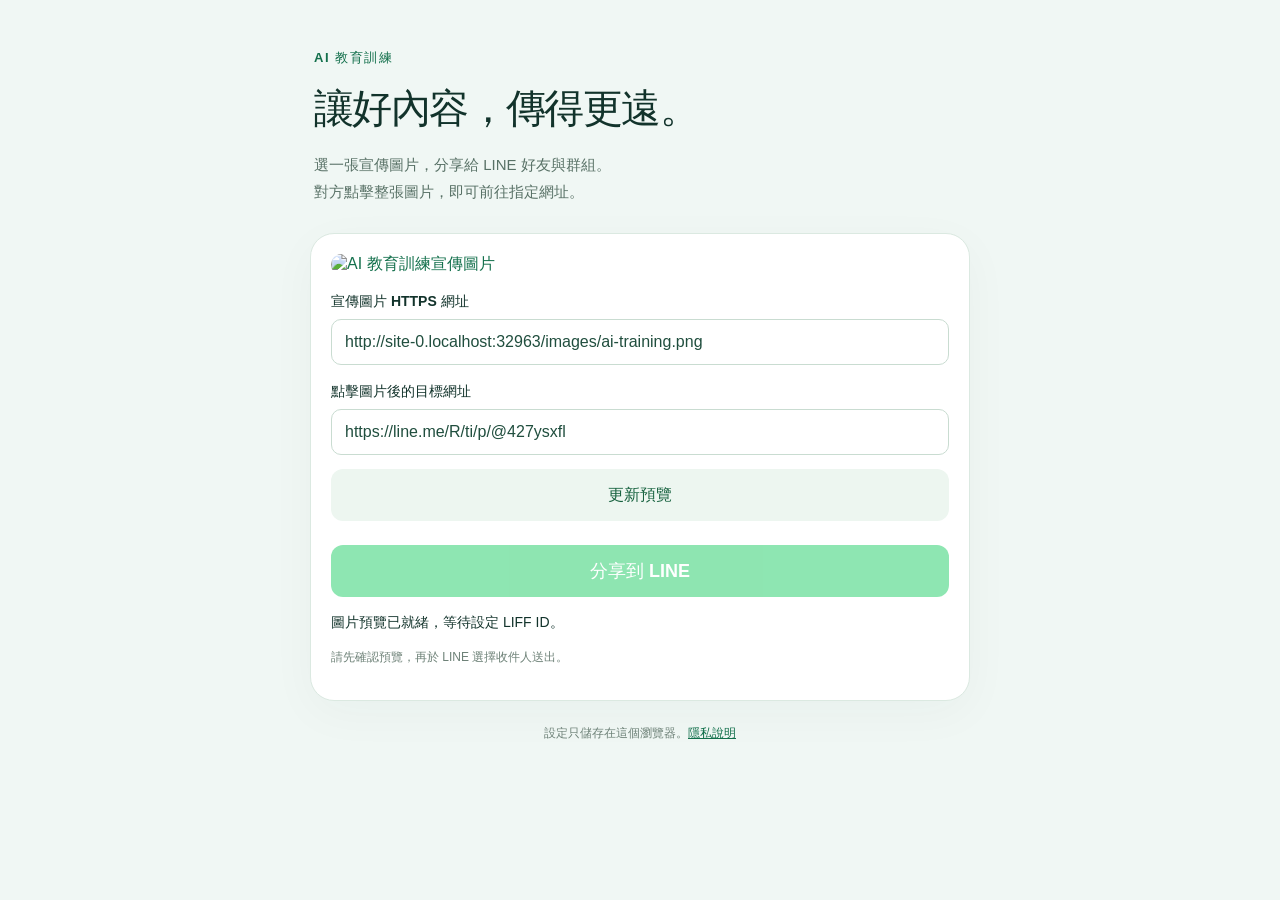
==== index.html @ 1af3e955 "Build image-only LIFF sharing tool" ====
<!doctype html>
<html lang="zh-Hant"><head><meta charset="utf-8"><meta name="viewport" content="width=device-width,initial-scale=1,viewport-fit=cover"><meta name="referrer" content="no-referrer"><title>AI 圖片分享工具</title><link rel="stylesheet" href="style.css"><script defer charset="utf-8" src="https://static.line-scdn.net/liff/edge/2/sdk.js"></script><script defer src="config.js"></script><script defer src="app.js"></script></head>
<body><main><header><span class="badge">AI 教育訓練</span><h1>讓好內容，傳得更遠。</h1><p>選一張宣傳圖片，分享給 LINE 好友與群組。<br>對方點擊整張圖片，即可前往指定網址。</p></header><section class="card"><a id="preview-link" target="_blank" rel="noopener noreferrer" aria-label="預覽點擊後的目標"><img id="preview" alt="AI 教育訓練宣傳圖片"></a><p id="dimensions" class="muted"></p><form id="settings"><label for="image-url">宣傳圖片 HTTPS 網址</label><input id="image-url" type="url" inputmode="url" required autocomplete="off"><label for="target-url">點擊圖片後的目標網址</label><input id="target-url" type="url" inputmode="url" required autocomplete="off"><button id="update" type="submit" class="secondary">更新預覽</button></form><button id="share" type="button" disabled>分享到 LINE</button><p id="status" role="status" aria-live="polite">正在載入…</p><p class="muted">請先確認預覽，再於 LINE 選擇收件人送出。</p></section><footer>設定只儲存在這個瀏覽器。<a href="privacy.html">隱私說明</a></footer></main></body></html>
---- style.css ----
:root{font-family:-apple-system,BlinkMacSystemFont,"Noto Sans TC",sans-serif;color:#12332b;background:#f0f7f4;font-synthesis:none}*{box-sizing:border-box}body{margin:0}main{width:min(100% - 32px,660px);margin:48px auto;padding-bottom:env(safe-area-inset-bottom,24px)}header{margin:0 4px 28px}.badge{color:#13704c;font-size:13px;font-weight:700;letter-spacing:.12em}h1{font-size:clamp(28px,6vw,40px);letter-spacing:-.04em;margin:14px 0}header p{color:#587166;line-height:1.8;font-size:15px}.card{background:#fff;border:1px solid #dbe9e1;border-radius:24px;padding:20px;box-shadow:0 12px 48px #12332b09}#preview{display:block;width:100%;height:auto;border-radius:12px}#preview-link{display:block}label{display:block;font-weight:600;font-size:14px;margin:18px 0 8px}input{width:100%;font:inherit;font-size:16px;padding:13px;border:1px solid #c9dcd1;border-radius:10px;color:#204e3e}input:focus{outline:2px solid #06c755;outline-offset:2px}button{width:100%;border:0;border-radius:12px;min-height:52px;font:inherit;font-weight:700;cursor:pointer}#share{background:#06c755;color:white;font-size:18px;margin-top:24px}button:disabled{opacity:.45;cursor:wait}.secondary{background:#edf6f0;color:#17623f;margin-top:14px}.muted,footer{color:#6d8177;font-size:12px;line-height:1.7}#status{font-size:14px;line-height:1.6;overflow-wrap:anywhere}footer{text-align:center;margin:22px}a{color:#13704c}@media(max-width:450px){main{margin-top:28px}.card{padding:14px;border-radius:18px}}
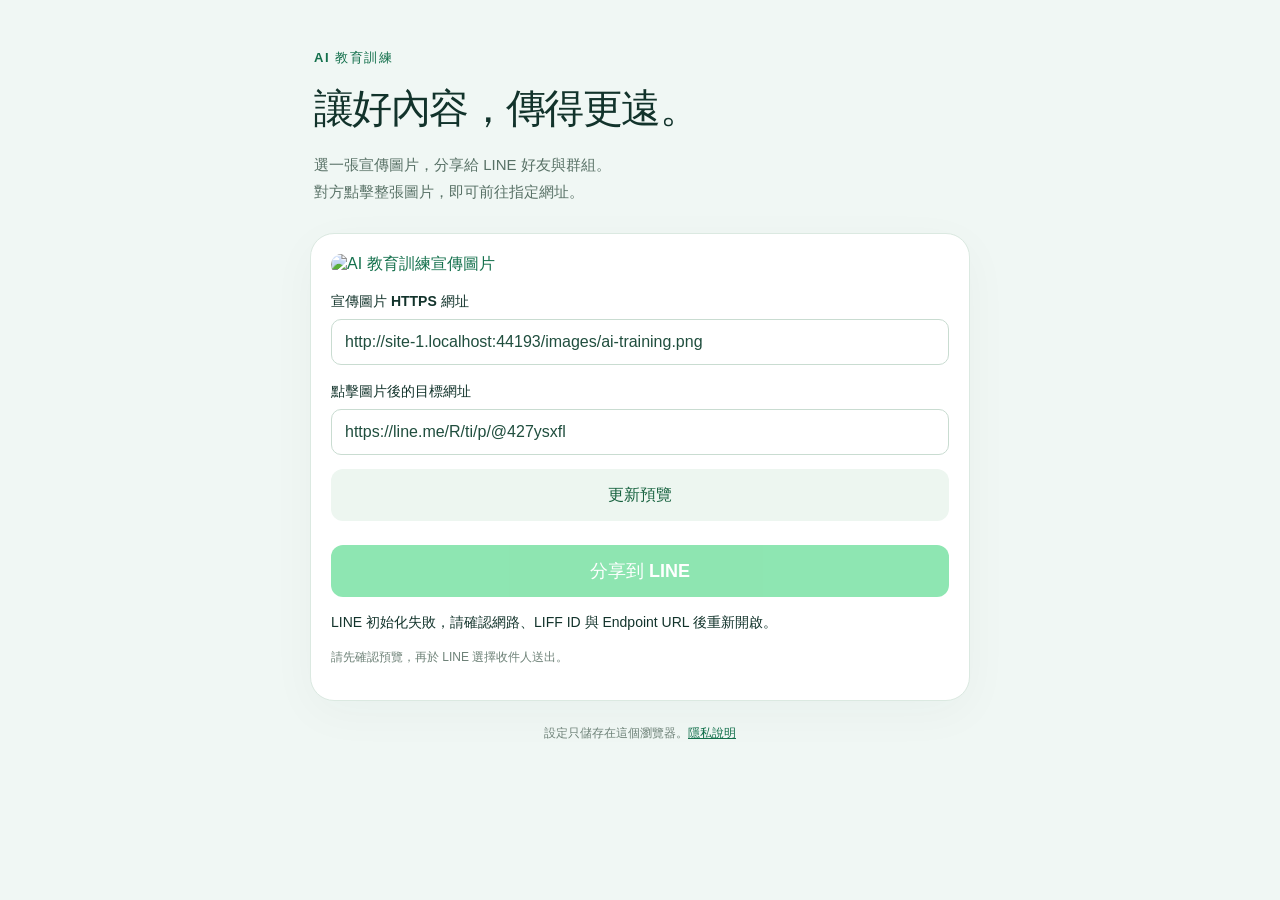
==== commit 7c06ef51: "Version LIFF config asset to avoid stale Pages cache" ====
--- a/index.html
+++ b/index.html
@@ -1,3 +1,3 @@
 <!doctype html>
-<html lang="zh-Hant"><head><meta charset="utf-8"><meta name="viewport" content="width=device-width,initial-scale=1,viewport-fit=cover"><meta name="referrer" content="no-referrer"><title>AI 圖片分享工具</title><link rel="stylesheet" href="style.css"><script defer charset="utf-8" src="https://static.line-scdn.net/liff/edge/2/sdk.js"></script><script defer src="config.js"></script><script defer src="app.js"></script></head>
+<html lang="zh-Hant"><head><meta charset="utf-8"><meta name="viewport" content="width=device-width,initial-scale=1,viewport-fit=cover"><meta name="referrer" content="no-referrer"><title>AI 圖片分享工具</title><link rel="stylesheet" href="style.css"><script defer charset="utf-8" src="https://static.line-scdn.net/liff/edge/2/sdk.js"></script><script defer src="config.js?v=20261126-1"></script><script defer src="app.js"></script></head>
 <body><main><header><span class="badge">AI 教育訓練</span><h1>讓好內容，傳得更遠。</h1><p>選一張宣傳圖片，分享給 LINE 好友與群組。<br>對方點擊整張圖片，即可前往指定網址。</p></header><section class="card"><a id="preview-link" target="_blank" rel="noopener noreferrer" aria-label="預覽點擊後的目標"><img id="preview" alt="AI 教育訓練宣傳圖片"></a><p id="dimensions" class="muted"></p><form id="settings"><label for="image-url">宣傳圖片 HTTPS 網址</label><input id="image-url" type="url" inputmode="url" required autocomplete="off"><label for="target-url">點擊圖片後的目標網址</label><input id="target-url" type="url" inputmode="url" required autocomplete="off"><button id="update" type="submit" class="secondary">更新預覽</button></form><button id="share" type="button" disabled>分享到 LINE</button><p id="status" role="status" aria-live="polite">正在載入…</p><p class="muted">請先確認預覽，再於 LINE 選擇收件人送出。</p></section><footer>設定只儲存在這個瀏覽器。<a href="privacy.html">隱私說明</a></footer></main></body></html>
